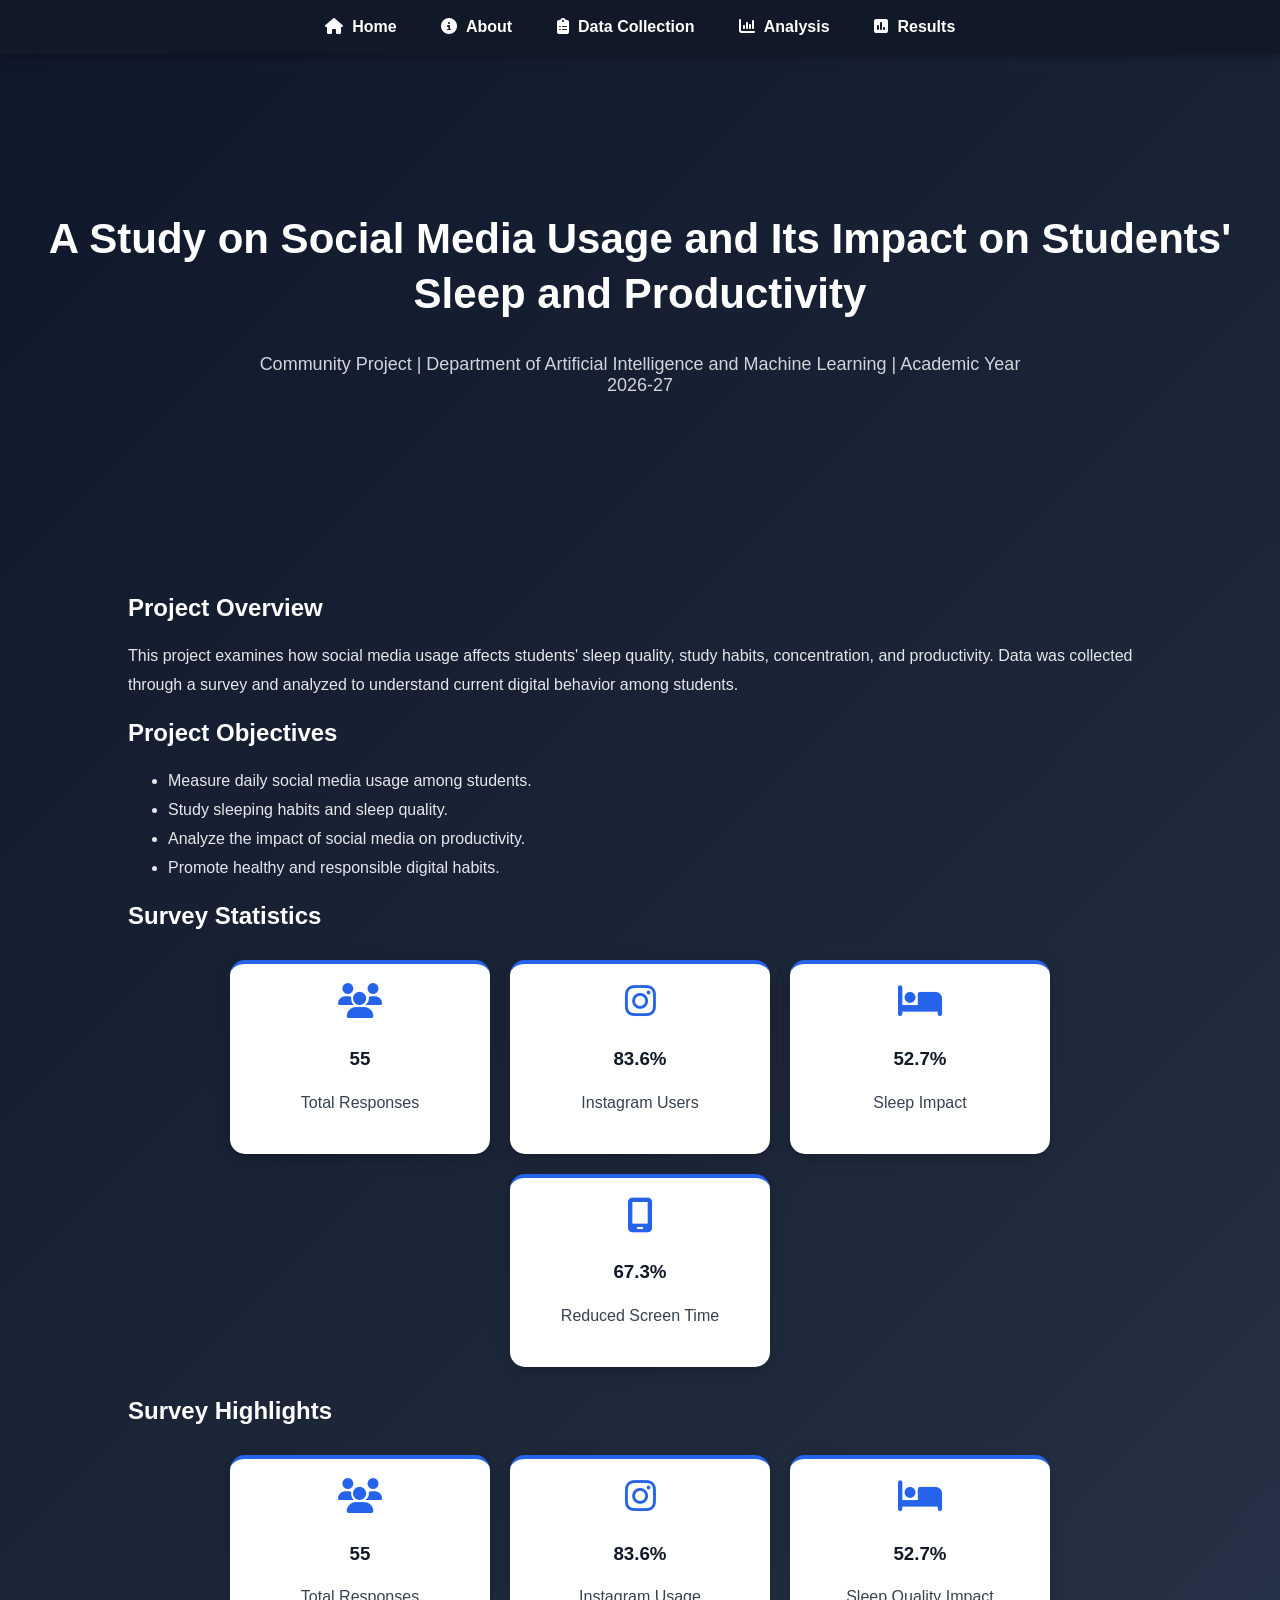
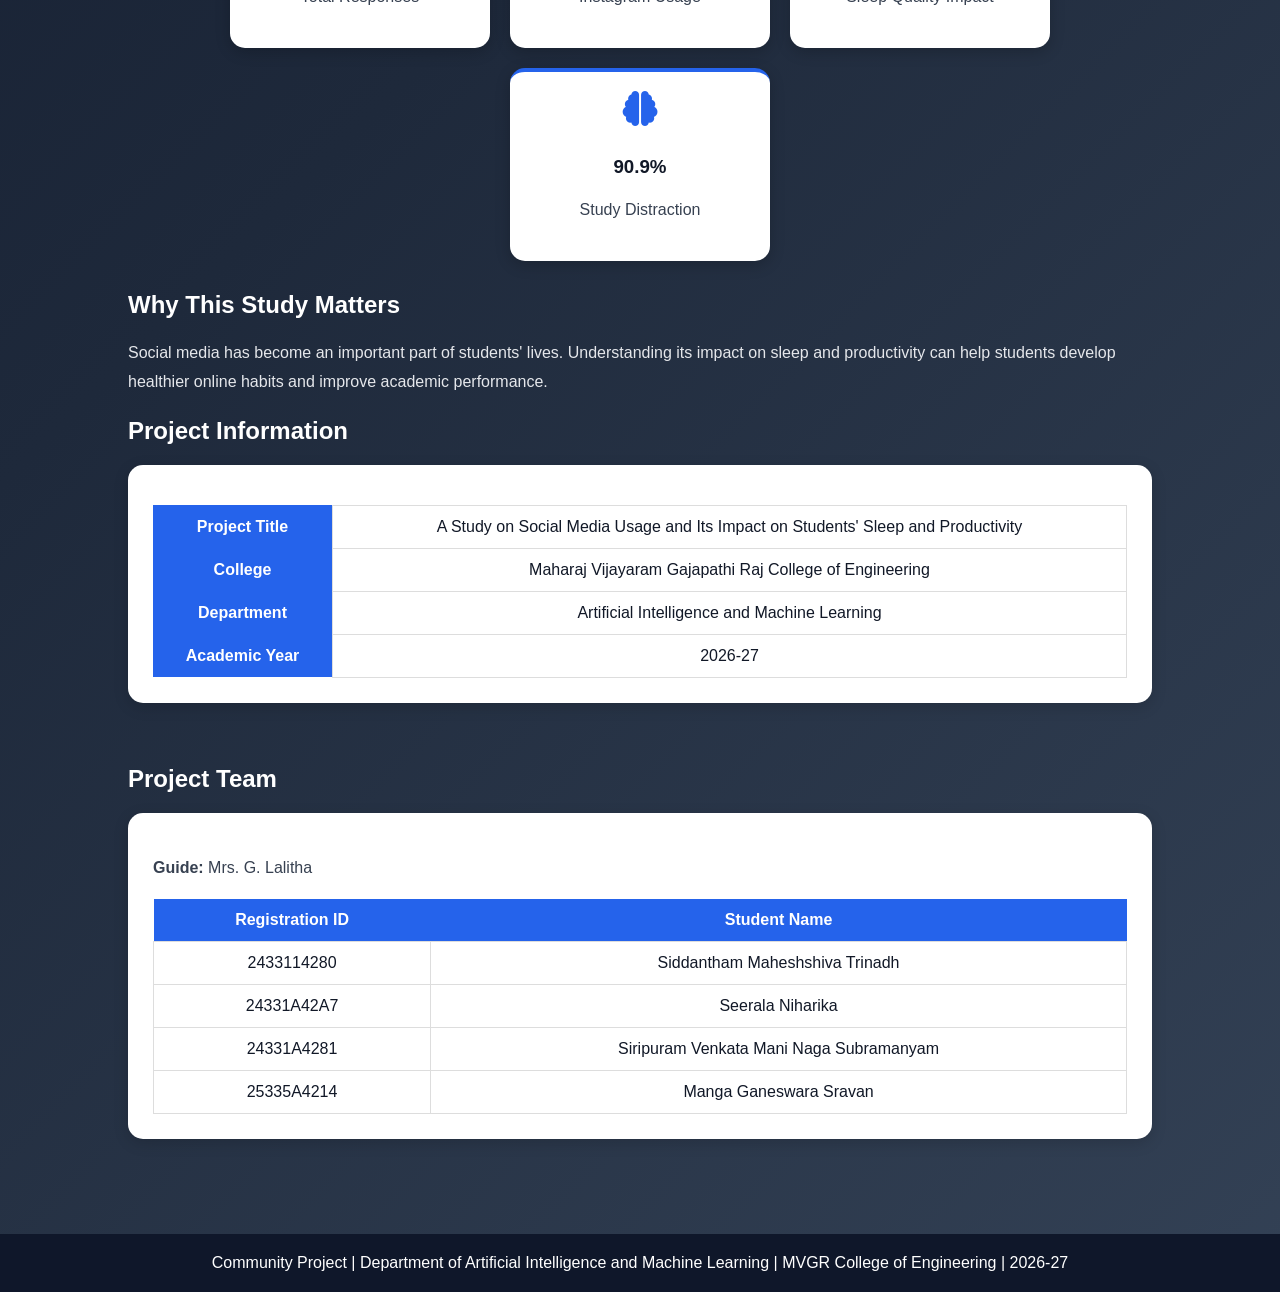
==== index.html @ fec08a1e "Add files via upload" ====
<!DOCTYPE html>
<html>
<head>
    <meta name="viewport" content="width=device-width, initial-scale=1.0">
    <title>Social Media Usage Project</title>
    <link rel="stylesheet" href="style.css">
    <link rel="stylesheet" href="https://cdnjs.cloudflare.com/ajax/libs/font-awesome/6.5.1/css/all.min.css">
    <link rel="icon" href="data:image/svg+xml,<svg xmlns=%22http://www.w3.org/2000/svg%22 viewBox=%220 0 100 100%22><text y=%22.9em%22 font-size=%2290%22>🎓</text></svg>">
</head>

<body>

<nav>
    <a href="index.html"><i class="fas fa-house"></i> Home</a>

    <a href="about.html"><i class="fas fa-circle-info"></i> About</a>

    <a href="collection.html"><i class="fas fa-clipboard-list"></i> Data Collection</a>

    <a href="analysis.html"><i class="fas fa-chart-column"></i> Analysis</a>

    <a href="results.html"><i class="fas fa-square-poll-vertical"></i> Results</a>
</nav>

<div class="hero">

<h1>A Study on Social Media Usage and Its Impact on Students' Sleep and Productivity</h1>

<p>
Community Project | Department of Artificial Intelligence and Machine Learning | Academic Year 2026-27
</p>

</div>

<div class="content">

<h2>Project Overview</h2>

<p>
This project examines how social media usage affects students' sleep quality, study habits, concentration, and productivity. Data was collected through a survey and analyzed to understand current digital behavior among students.
</p>

<h2>Project Objectives</h2>

<ul>
<li>Measure daily social media usage among students.</li>
<li>Study sleeping habits and sleep quality.</li>
<li>Analyze the impact of social media on productivity.</li>
<li>Promote healthy and responsible digital habits.</li>
</ul>
<h2>Survey Statistics</h2>

<div class="stats-container">

<div class="card">
<i class="fas fa-users"></i>
<h3>55</h3>
<p>Total Responses</p>
</div>
<div class="card">
<i class="fab fa-instagram"></i>
<h3>83.6%</h3>
<p>Instagram Users</p>
</div>

<div class="card">
<i class="fas fa-bed"></i>
<h3>52.7%</h3>
<p>Sleep Impact</p>
</div>

<div class="card">
<i class="fas fa-mobile-screen"></i>
<h3>67.3%</h3>
<p>Reduced Screen Time</p>
</div>

</div>
<h2>Survey Highlights</h2>

<div class="stats-container">

    <div class="card">
        <i class="fas fa-users"></i>
        <h3>55</h3>
        <p>Total Responses</p>
    </div>

    <div class="card">
        <i class="fab fa-instagram"></i>
        <h3>83.6%</h3>
        <p>Instagram Usage</p>
    </div>

    <div class="card">
        <i class="fas fa-bed"></i>
        <h3>52.7%</h3>
        <p>Sleep Quality Impact</p>
    </div>

    <div class="card">
        <i class="fas fa-brain"></i>
        <h3>90.9%</h3>
        <p>Study Distraction</p>
    </div>

</div>

<h2>Why This Study Matters</h2>

<p>
Social media has become an important part of students' lives. Understanding its impact on sleep and productivity can help students develop healthier online habits and improve academic performance.
</p>

<h2>Project Information</h2>
<div class="about-card">

<table >

<tr>
<th>Project Title</th>
<td>A Study on Social Media Usage and Its Impact on Students' Sleep and Productivity</td>
</tr>

<tr>
<th>College</th>
<td>Maharaj Vijayaram Gajapathi Raj College of Engineering</td>
</tr>

<tr>
<th>Department</th>
<td>Artificial Intelligence and Machine Learning</td>
</tr>

<tr>
<th>Academic Year</th>
<td>2026-27</td>
</tr>


</table>
</div>

<br>

<h2>Project Team</h2>

<div class="about-card">

<p><strong>Guide:</strong> Mrs. G. Lalitha</p>

<table>
    <tr>
        <th>Registration ID</th>
        <th>Student Name</th>
    </tr>

    <tr>
        <td>2433114280</td>
        <td>Siddantham Maheshshiva Trinadh</td>
    </tr>

    <tr>
        <td>24331A42A7</td>
        <td>Seerala Niharika</td>
    </tr>

    <tr>
        <td>24331A4281</td>
        <td>Siripuram Venkata Mani Naga Subramanyam</td>
    </tr>

    <tr>
        <td>25335A4214</td>
        <td>Manga Ganeswara Sravan</td>
    </tr>
</table>

</div>
</div>

<footer>
Community Project | Department of Artificial Intelligence and Machine Learning | MVGR College of Engineering | 2026-27
</footer>

</body>
</html>
---- style.css ----
html{
    scroll-behavior:smooth;
}

body{
    margin:0;
    font-family: Arial, sans-serif;
    background: linear-gradient(
    135deg,
    #0f172a,
    #1e293b,
    #334155
    );
    color:white;
}

/* NAVBAR */

nav{
    background:#111827;
    padding:18px;
    text-align:center;
    position:sticky;
    top:0;
    z-index:1000;
}

nav a{
    color:white;
    text-decoration:none;
    margin:20px;
    font-weight:bold;
    transition:0.3s;
}

nav a:hover{
    color:#93c5fd;
}

nav a i{
    margin-right:5px;
}

/* HERO SECTION */

.hero{
    height:450px;

    display:flex;
    flex-direction:column;
    justify-content:center;
    align-items:center;

    text-align:center;
    padding:20px;
}

.hero h1{
    color:white;
    font-size:42px;
    font-weight:700;
    line-height:1.3;
    margin-bottom:15px;
}

.hero p{
    color:#d1d5db;
    font-size:18px;
    max-width:800px;
}

/* CONTENT */

.content{
    width:80%;
    margin:auto;
    padding:30px;
}

.content p,
.content li{
    color:#e5e7eb;
    line-height:1.8;
}

h1{
    color:white;
}

h2{
    color:white;
}

/* TABLES */

table{
    width:100%;
    border-collapse:collapse;
}

th{
    background:#2563eb;
    color:white;
}

th,td{
    padding:12px;
    text-align:center;
}

/* FOOTER */

footer{
    background:#0f172a;
    color:white;
    text-align:center;
    padding:20px;
    margin-top:40px;
}

/* STATISTICS CARDS */

.stats-container{
    display:flex;
    justify-content:center;
    gap:20px;
    flex-wrap:wrap;
    margin:30px 0;
}

.card{
    background:white;
    width:220px;
    padding:20px;
    text-align:center;
    border-radius:15px;
    border-top:4px solid #2563eb;
    box-shadow:0 4px 15px rgba(0,0,0,0.2);
    transition:0.3s;
}

.card:hover{
    transform:translateY(-10px);
    box-shadow:0 10px 25px rgba(37,99,235,0.3);
}

.card h3{
    color:#111827;
}

.card p{
    color:#374151;
}

.card i{
    font-size:35px;
    color:#2563eb;
    margin-bottom:10px;
}

/* ABOUT PAGE */

.about-container{
    width:85%;
    margin:auto;
    padding:40px 20px;
}

.about-container h1{
    text-align:center;
    margin-bottom:40px;
    color:white;
}

.about-card{
    background:white;
    padding:25px;
    margin-bottom:25px;
    border-radius:15px;
    box-shadow:0 4px 15px rgba(0,0,0,0.15);
    transition:0.3s;
}

.about-card:hover{
    transform:translateY(-5px);
    box-shadow:0 8px 20px rgba(0,0,0,0.2);
}

.about-card h2{
    color:#111827;
}

.about-card p,
.about-card li{
    color:#374151;
    line-height:1.8;
}

/* RESULTS PAGE */

.page-title{
    text-align:center;
    color:white;
    margin-bottom:40px;
}

.result-card{
    background:white;
    padding:25px;
    margin-bottom:25px;
    border-radius:15px;
    box-shadow:0 4px 15px rgba(0,0,0,0.15);
    transition:0.3s;
}

.result-card:hover{
    transform:translateY(-5px);
    box-shadow:0 8px 20px rgba(0,0,0,0.2);
}

.result-card h2{
    color:#111827;
}

.result-card p,
.result-card li{
    color:#374151;
    line-height:1.8;
}

/* DATA COLLECTION */

.collection-hero{
    background:#2563eb;
    color:white;
    text-align:center;
    padding:60px 20px;
}

.collection-container{
    width:85%;
    margin:auto;
    padding:40px 0;
}

.collection-card{
    background:white;
    padding:25px;
    margin-bottom:25px;
    border-radius:15px;
    box-shadow:0 4px 15px rgba(0,0,0,0.15);
    transition:0.3s;
}

.collection-card:hover{
    transform:translateY(-5px);
    box-shadow:0 8px 20px rgba(0,0,0,0.2);
}

.collection-card h2{
    color:#111827;
}

.collection-card p,
.collection-card li{
    color:#374151;
    line-height:1.8;
}

/* BUTTON */

.btn{
    background:#2563eb;
    color:white;
    padding:12px 20px;
    border-radius:8px;
    text-decoration:none;
    display:inline-block;
    transition:0.3s;
}

.btn:hover{
    background:#1d4ed8;
    transform:scale(1.05);
}

/* MOBILE */

@media(max-width:768px){

    .hero h1{
        font-size:28px;
    }

    .hero p{
        font-size:16px;
    }

    .content{
        width:95%;
    }

    .card{
        width:100%;
    }

    nav a{
        display:block;
        margin:10px 0;
    }
}
.highlight-text{
    color:#d1d5db;
    text-align:center;
    margin-bottom:25px;
    font-size:18px;
}
.card{
    border-top:4px solid #2563eb;
}
nav{
    box-shadow:0 2px 10px rgba(0,0,0,0.3);
}
.about-card table{
    width:100%;
    border-collapse:collapse;
    margin-top:15px;
}

.about-card th{
    background:#2563eb;
    color:white;
    padding:12px;
}

.about-card td{
    color:#111827;
    padding:12px;
    background:white;
    border:1px solid #ddd;
}
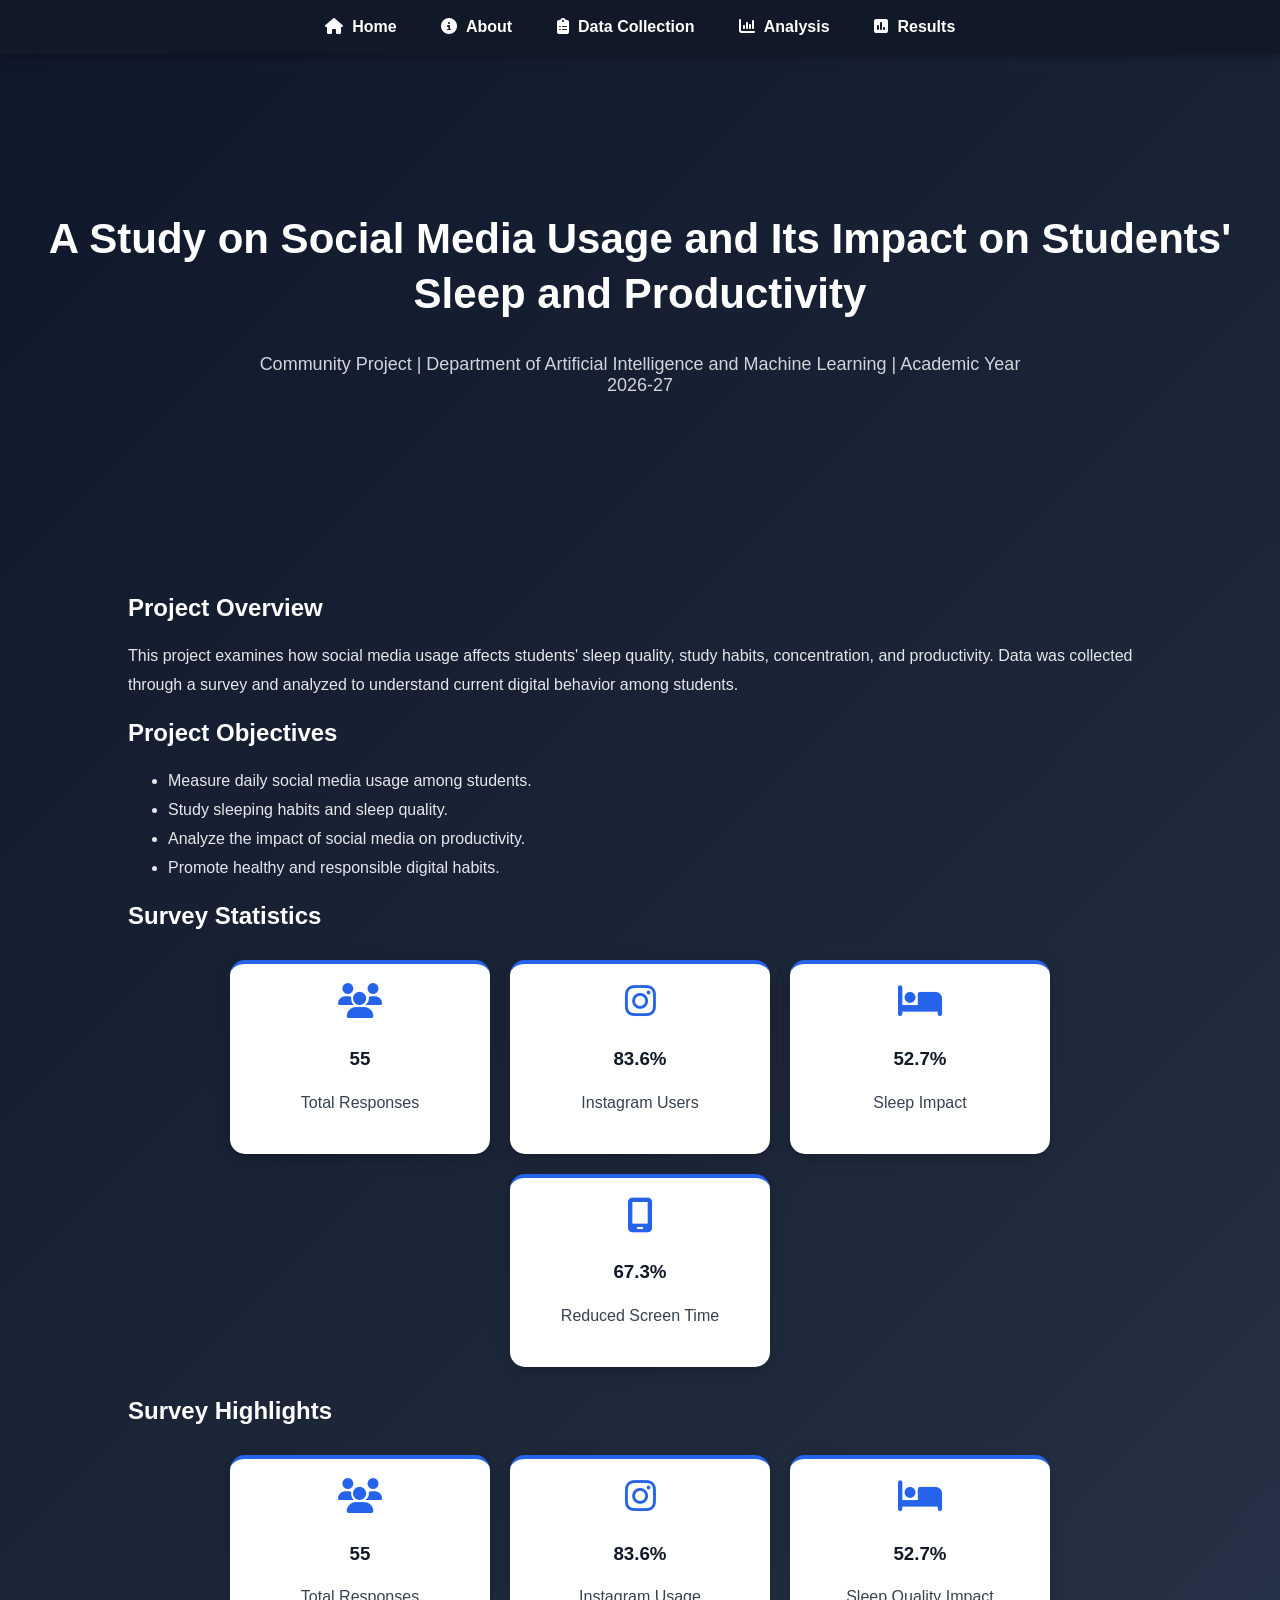
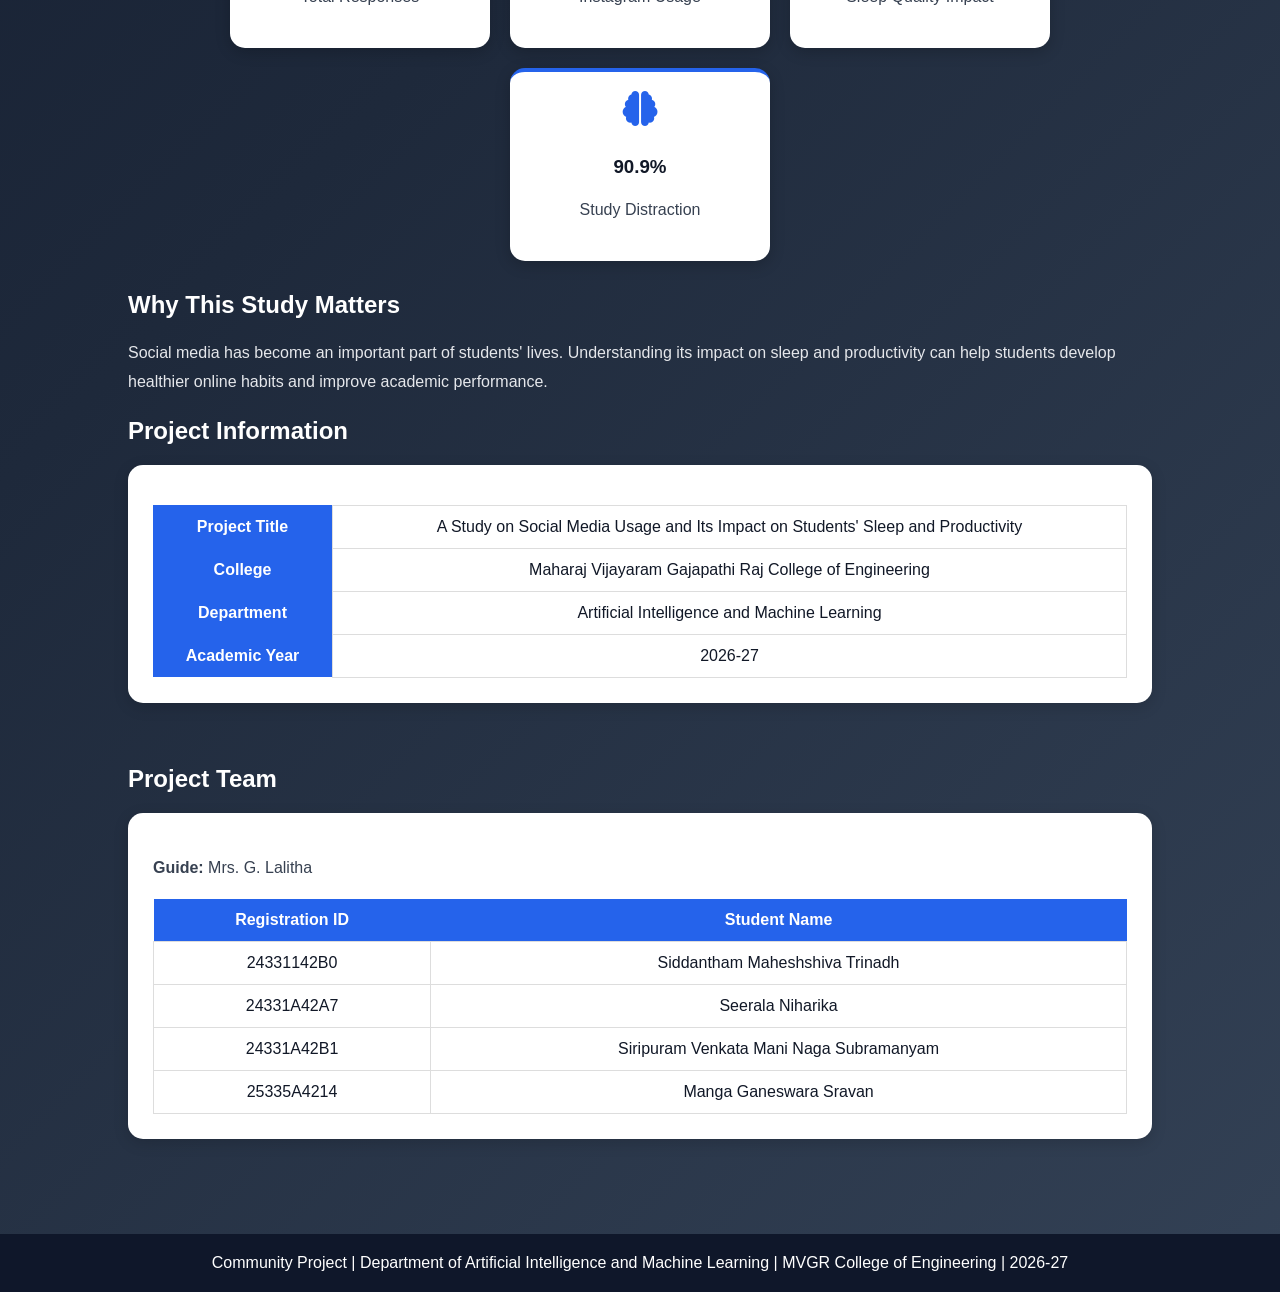
==== commit 32692977: "Update index.html" ====
--- a/index.html
+++ b/index.html
@@ -156,7 +156,7 @@
     </tr>
 
     <tr>
-        <td>2433114280</td>
+        <td>24331142B0</td>
         <td>Siddantham Maheshshiva Trinadh</td>
     </tr>
 
@@ -166,7 +166,7 @@
     </tr>
 
     <tr>
-        <td>24331A4281</td>
+        <td>24331A42B1</td>
         <td>Siripuram Venkata Mani Naga Subramanyam</td>
     </tr>
 
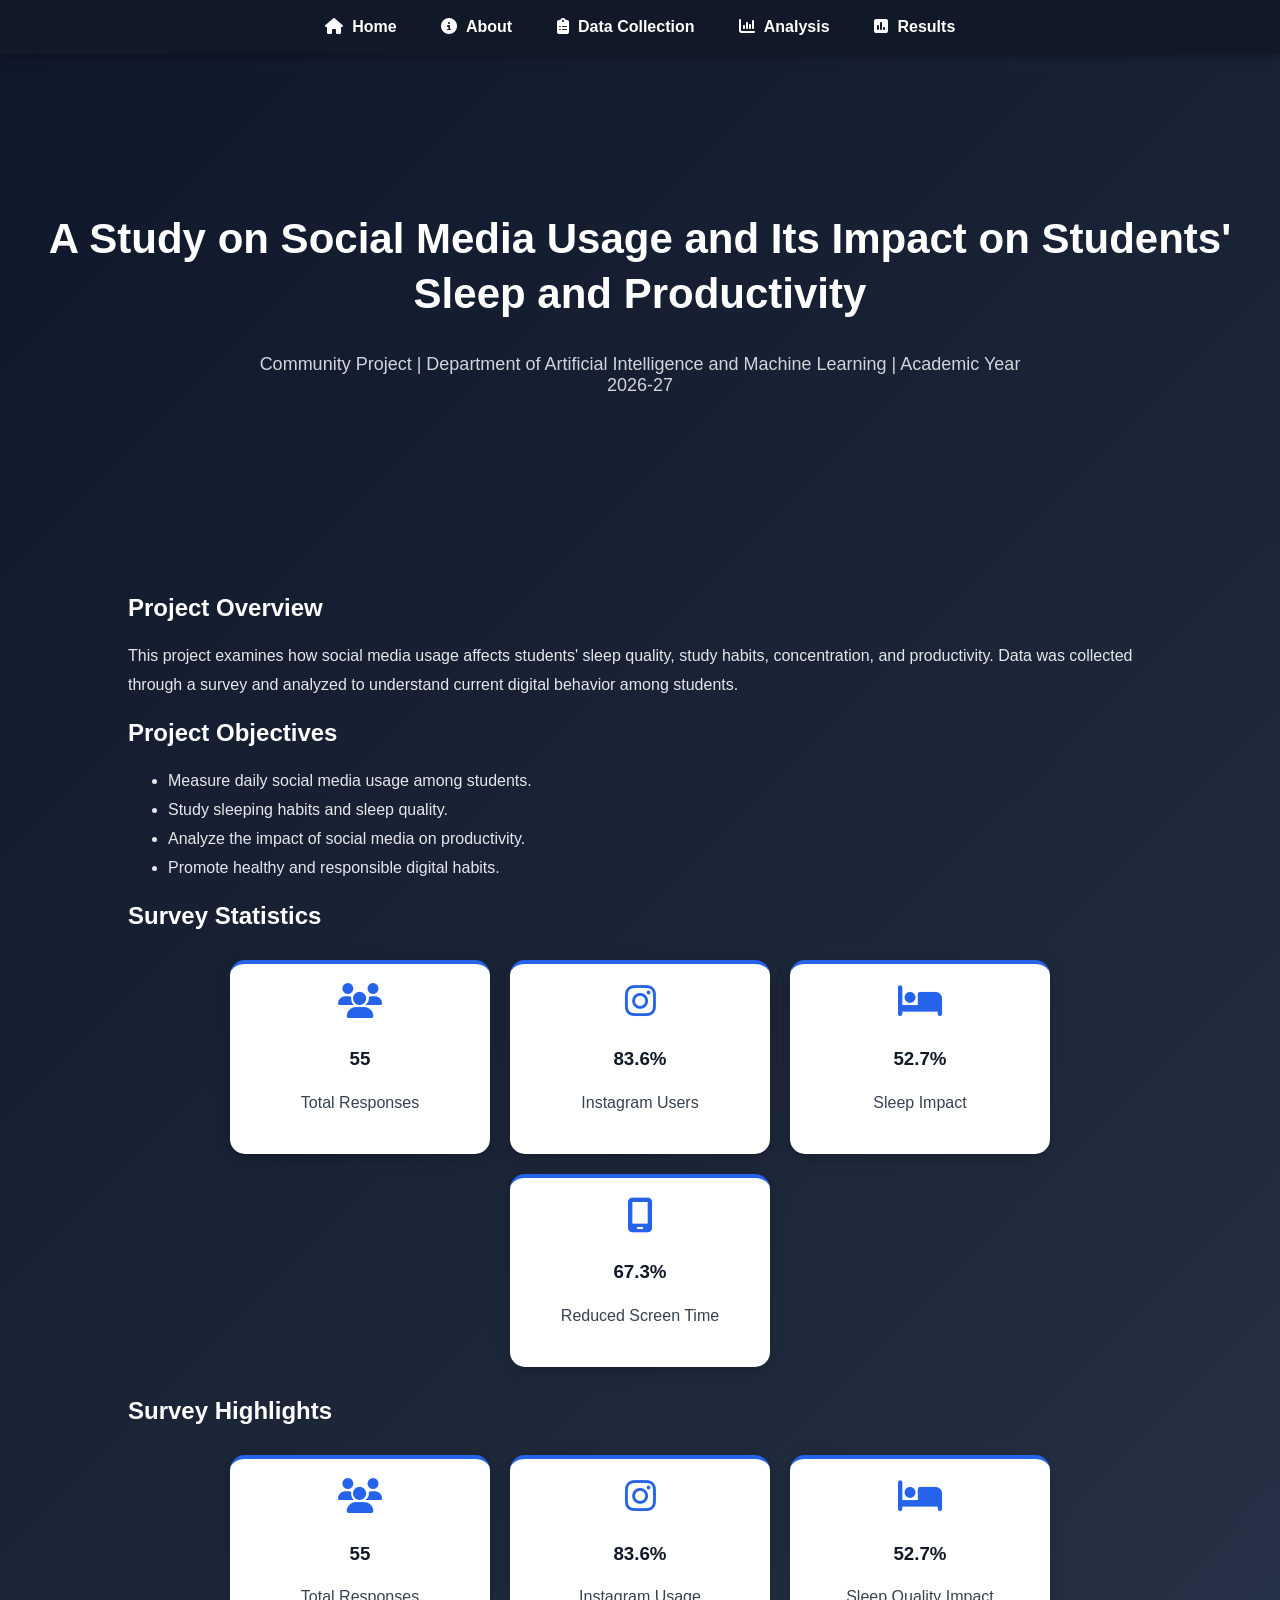
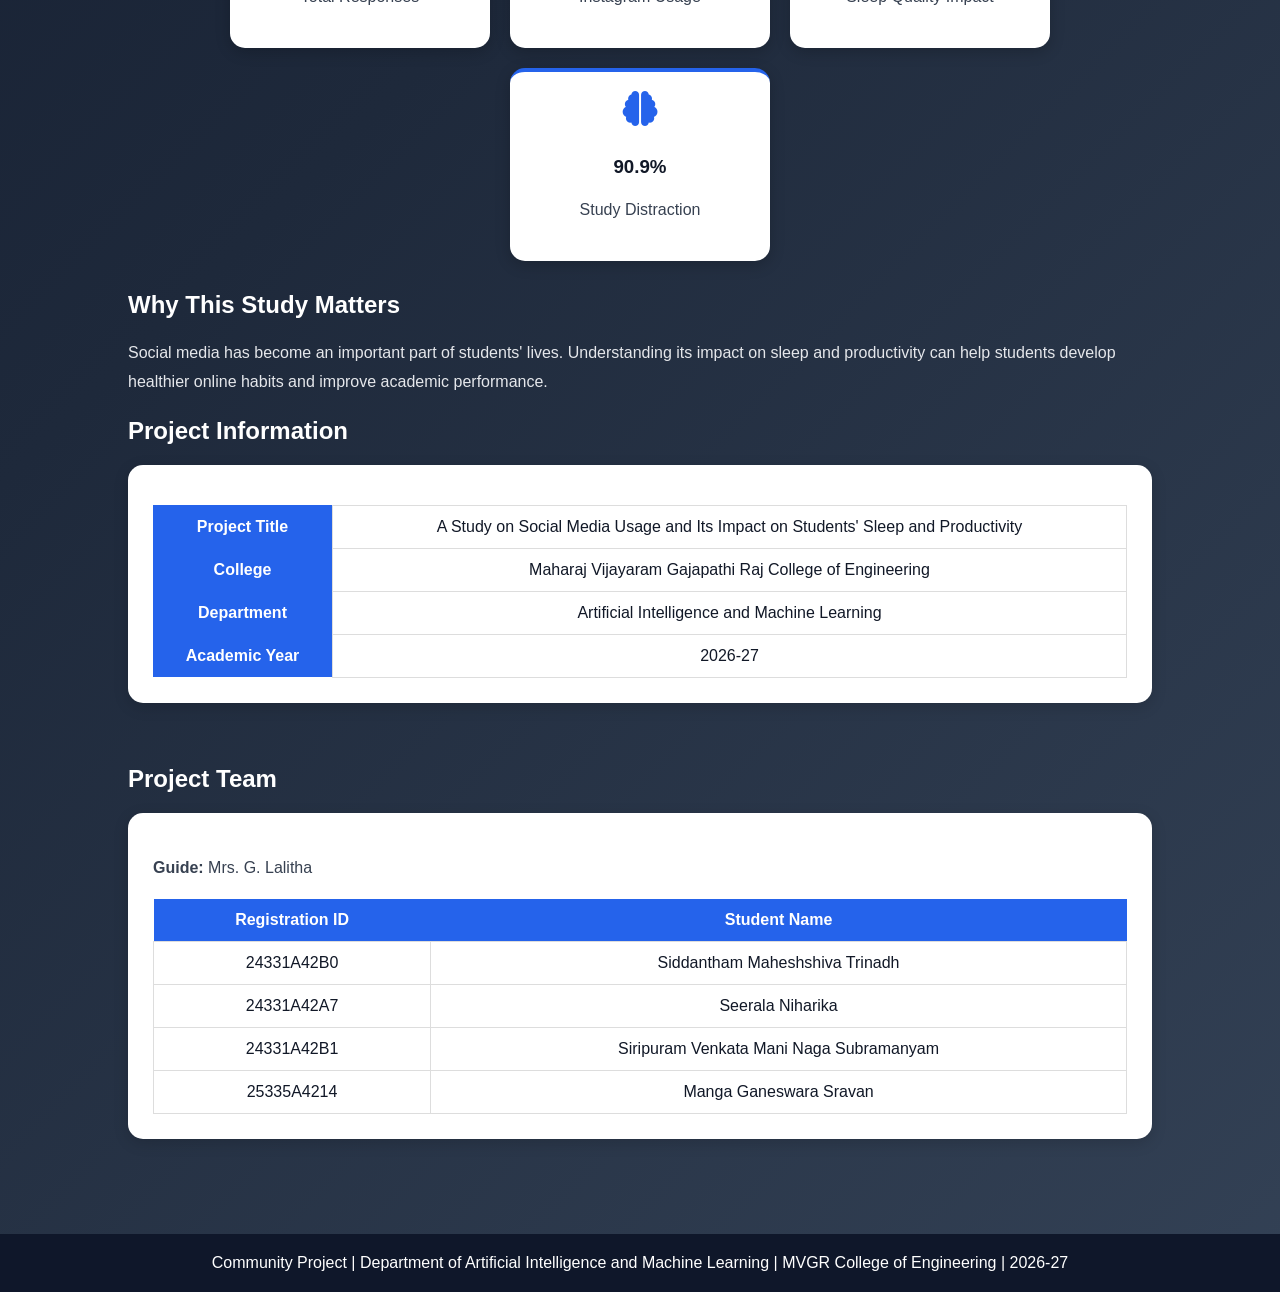
==== commit 35eea913: "Update index.html" ====
--- a/index.html
+++ b/index.html
@@ -156,7 +156,7 @@
     </tr>
 
     <tr>
-        <td>24331142B0</td>
+        <td>24331A42B0</td>
         <td>Siddantham Maheshshiva Trinadh</td>
     </tr>
 
